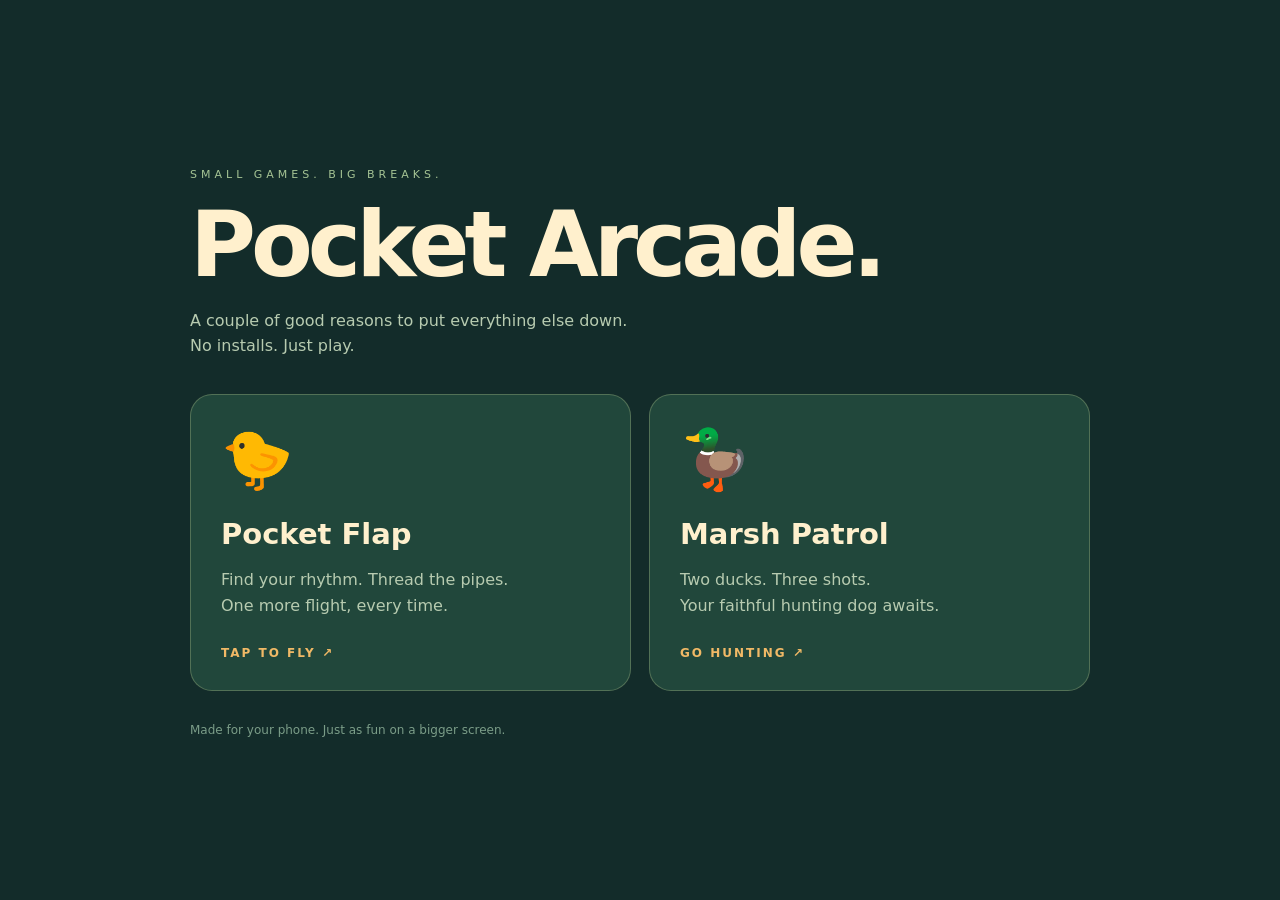
==== index.html @ 08b5875d "Add mobile arcade game selection page" ====
<!doctype html><html lang="en"><meta charset="utf-8"><meta name="viewport" content="width=device-width,initial-scale=1"><title>Pocket Arcade</title><style>*{box-sizing:border-box}body{margin:0;background:#132c2a;color:#fff0cd;font-family:system-ui,sans-serif;min-height:100dvh;padding:clamp(24px,7vw,90px);display:grid;align-content:center}main{max-width:900px;width:100%;margin:auto}small{color:#a5c494;letter-spacing:4px;font-size:11px}h1{font-size:clamp(48px,10vw,90px);letter-spacing:-5px;line-height:1;margin:18px 0}p{color:#b7cbb0;line-height:1.6}section{display:grid;grid-template-columns:repeat(auto-fit,minmax(240px,1fr));gap:18px;margin-top:35px}a{display:block;text-decoration:none;color:inherit;border:1px solid #b4c68d55;background:#21473b;border-radius:22px;padding:30px;transition:transform .15s}a:hover{transform:translateY(-5px);background:#2a5544}i{font-style:normal;font-size:58px}h2{font-size:29px;margin-bottom:8px}b{display:block;color:#f1b966;margin-top:28px;font-size:12px;letter-spacing:2px}footer{margin-top:32px;color:#7b9d88;font-size:12px}</style><main><small>SMALL GAMES. BIG BREAKS.</small><h1>Pocket Arcade.</h1><p>A couple of good reasons to put everything else down.<br>No installs. Just play.</p><section><a href="./pocket-flap/"><i>🐤</i><h2>Pocket Flap</h2><p>Find your rhythm. Thread the pipes.<br>One more flight, every time.</p><b>TAP TO FLY ↗</b></a><a href="./duck-hunt/"><i>🦆</i><h2>Marsh Patrol</h2><p>Two ducks. Three shots.<br>Your faithful hunting dog awaits.</p><b>GO HUNTING ↗</b></a></section><footer>Made for your phone. Just as fun on a bigger screen.</footer></main></html>
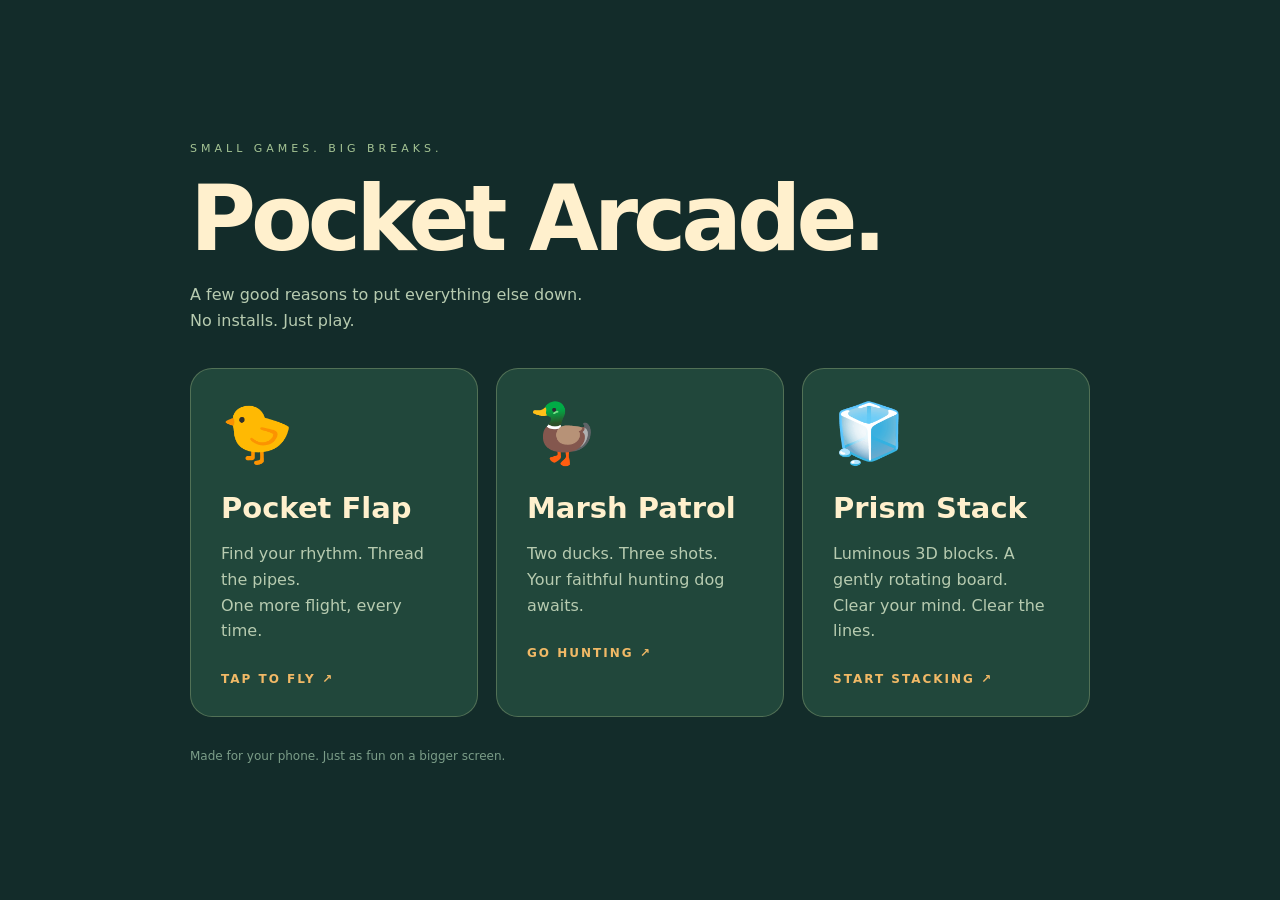
==== commit 226dabc3: "Add Prism Stack to arcade selection" ====
--- a/index.html
+++ b/index.html
@@ -1 +1 @@
-<!doctype html><html lang="en"><meta charset="utf-8"><meta name="viewport" content="width=device-width,initial-scale=1"><title>Pocket Arcade</title><style>*{box-sizing:border-box}body{margin:0;background:#132c2a;color:#fff0cd;font-family:system-ui,sans-serif;min-height:100dvh;padding:clamp(24px,7vw,90px);display:grid;align-content:center}main{max-width:900px;width:100%;margin:auto}small{color:#a5c494;letter-spacing:4px;font-size:11px}h1{font-size:clamp(48px,10vw,90px);letter-spacing:-5px;line-height:1;margin:18px 0}p{color:#b7cbb0;line-height:1.6}section{display:grid;grid-template-columns:repeat(auto-fit,minmax(240px,1fr));gap:18px;margin-top:35px}a{display:block;text-decoration:none;color:inherit;border:1px solid #b4c68d55;background:#21473b;border-radius:22px;padding:30px;transition:transform .15s}a:hover{transform:translateY(-5px);background:#2a5544}i{font-style:normal;font-size:58px}h2{font-size:29px;margin-bottom:8px}b{display:block;color:#f1b966;margin-top:28px;font-size:12px;letter-spacing:2px}footer{margin-top:32px;color:#7b9d88;font-size:12px}</style><main><small>SMALL GAMES. BIG BREAKS.</small><h1>Pocket Arcade.</h1><p>A couple of good reasons to put everything else down.<br>No installs. Just play.</p><section><a href="./pocket-flap/"><i>🐤</i><h2>Pocket Flap</h2><p>Find your rhythm. Thread the pipes.<br>One more flight, every time.</p><b>TAP TO FLY ↗</b></a><a href="./duck-hunt/"><i>🦆</i><h2>Marsh Patrol</h2><p>Two ducks. Three shots.<br>Your faithful hunting dog awaits.</p><b>GO HUNTING ↗</b></a></section><footer>Made for your phone. Just as fun on a bigger screen.</footer></main></html>+<!doctype html><html lang="en"><meta charset="utf-8"><meta name="viewport" content="width=device-width,initial-scale=1"><title>Pocket Arcade</title><style>*{box-sizing:border-box}body{margin:0;background:#132c2a;color:#fff0cd;font-family:system-ui,sans-serif;min-height:100dvh;padding:clamp(24px,7vw,90px);display:grid;align-content:center}main{max-width:900px;width:100%;margin:auto}small{color:#a5c494;letter-spacing:4px;font-size:11px}h1{font-size:clamp(48px,10vw,90px);letter-spacing:-5px;line-height:1;margin:18px 0}p{color:#b7cbb0;line-height:1.6}section{display:grid;grid-template-columns:repeat(auto-fit,minmax(240px,1fr));gap:18px;margin-top:35px}a{display:block;text-decoration:none;color:inherit;border:1px solid #b4c68d55;background:#21473b;border-radius:22px;padding:30px;transition:transform .15s}a:hover{transform:translateY(-5px);background:#2a5544}i{font-style:normal;font-size:58px}h2{font-size:29px;margin-bottom:8px}b{display:block;color:#f1b966;margin-top:28px;font-size:12px;letter-spacing:2px}footer{margin-top:32px;color:#7b9d88;font-size:12px}</style><main><small>SMALL GAMES. BIG BREAKS.</small><h1>Pocket Arcade.</h1><p>A few good reasons to put everything else down.<br>No installs. Just play.</p><section><a href="./pocket-flap/"><i>🐤</i><h2>Pocket Flap</h2><p>Find your rhythm. Thread the pipes.<br>One more flight, every time.</p><b>TAP TO FLY ↗</b></a><a href="./duck-hunt/"><i>🦆</i><h2>Marsh Patrol</h2><p>Two ducks. Three shots.<br>Your faithful hunting dog awaits.</p><b>GO HUNTING ↗</b></a><a href="./tetris/"><i>🧊</i><h2>Prism Stack</h2><p>Luminous 3D blocks. A gently rotating board.<br>Clear your mind. Clear the lines.</p><b>START STACKING ↗</b></a></section><footer>Made for your phone. Just as fun on a bigger screen.</footer></main></html>
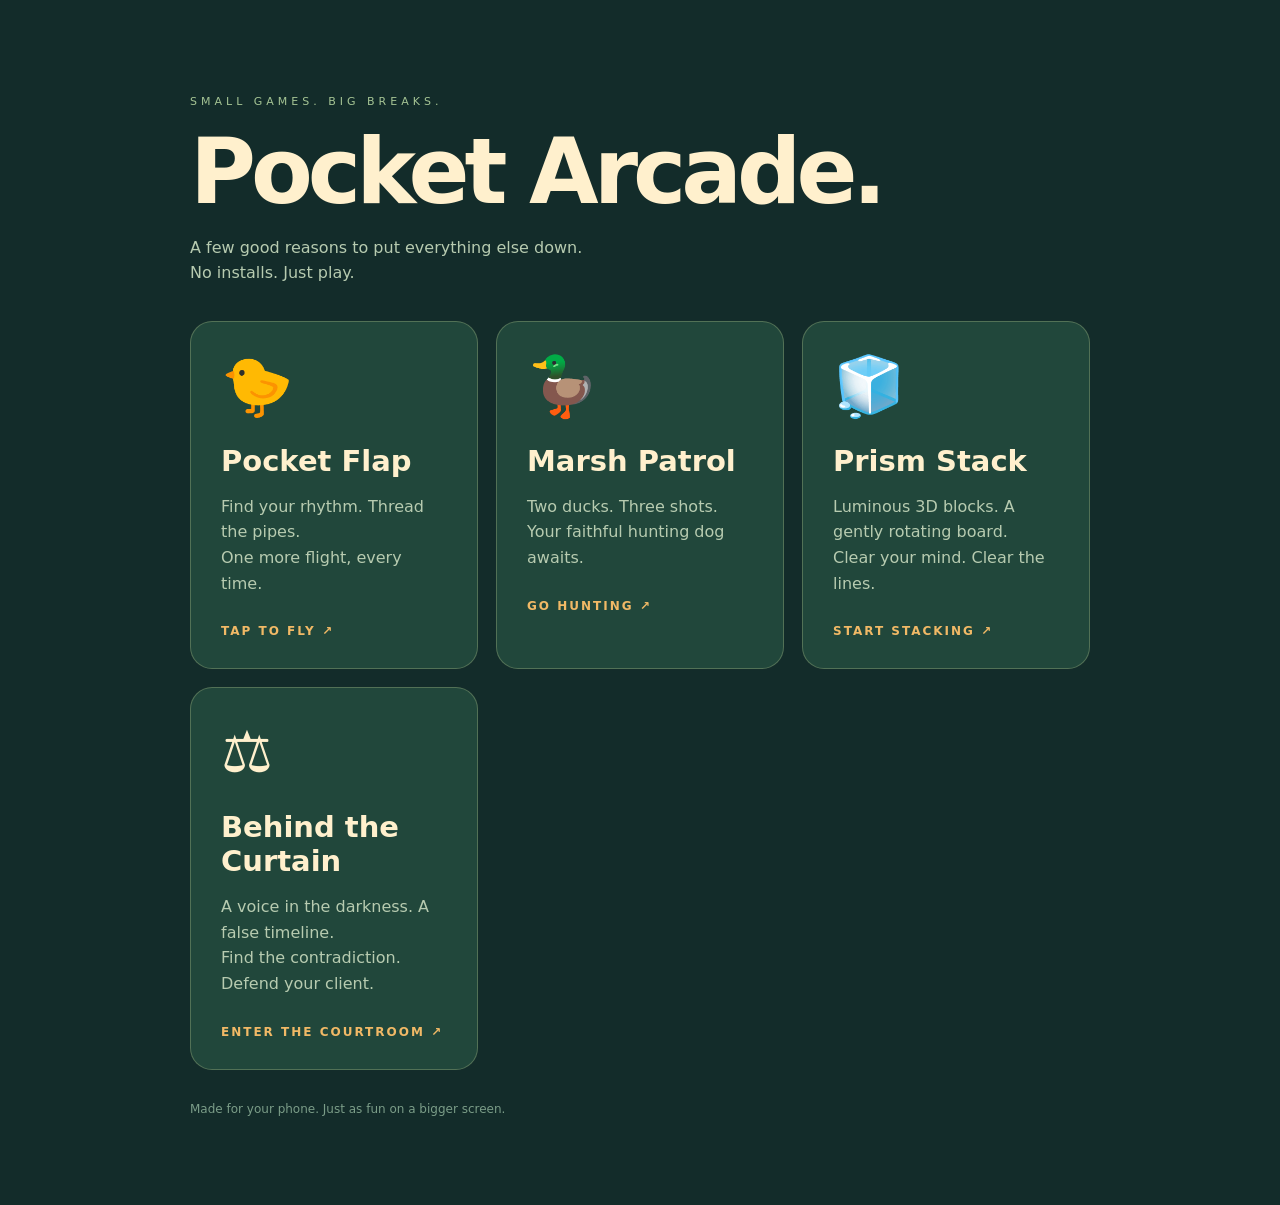
==== commit 5c1108ea: "Add Behind the Curtain to the arcade" ====
--- a/index.html
+++ b/index.html
@@ -1 +1 @@
-<!doctype html><html lang="en"><meta charset="utf-8"><meta name="viewport" content="width=device-width,initial-scale=1"><title>Pocket Arcade</title><style>*{box-sizing:border-box}body{margin:0;background:#132c2a;color:#fff0cd;font-family:system-ui,sans-serif;min-height:100dvh;padding:clamp(24px,7vw,90px);display:grid;align-content:center}main{max-width:900px;width:100%;margin:auto}small{color:#a5c494;letter-spacing:4px;font-size:11px}h1{font-size:clamp(48px,10vw,90px);letter-spacing:-5px;line-height:1;margin:18px 0}p{color:#b7cbb0;line-height:1.6}section{display:grid;grid-template-columns:repeat(auto-fit,minmax(240px,1fr));gap:18px;margin-top:35px}a{display:block;text-decoration:none;color:inherit;border:1px solid #b4c68d55;background:#21473b;border-radius:22px;padding:30px;transition:transform .15s}a:hover{transform:translateY(-5px);background:#2a5544}i{font-style:normal;font-size:58px}h2{font-size:29px;margin-bottom:8px}b{display:block;color:#f1b966;margin-top:28px;font-size:12px;letter-spacing:2px}footer{margin-top:32px;color:#7b9d88;font-size:12px}</style><main><small>SMALL GAMES. BIG BREAKS.</small><h1>Pocket Arcade.</h1><p>A few good reasons to put everything else down.<br>No installs. Just play.</p><section><a href="./pocket-flap/"><i>🐤</i><h2>Pocket Flap</h2><p>Find your rhythm. Thread the pipes.<br>One more flight, every time.</p><b>TAP TO FLY ↗</b></a><a href="./duck-hunt/"><i>🦆</i><h2>Marsh Patrol</h2><p>Two ducks. Three shots.<br>Your faithful hunting dog awaits.</p><b>GO HUNTING ↗</b></a><a href="./tetris/"><i>🧊</i><h2>Prism Stack</h2><p>Luminous 3D blocks. A gently rotating board.<br>Clear your mind. Clear the lines.</p><b>START STACKING ↗</b></a></section><footer>Made for your phone. Just as fun on a bigger screen.</footer></main></html>+<!doctype html><html lang="en"><meta charset="utf-8"><meta name="viewport" content="width=device-width,initial-scale=1"><title>Pocket Arcade</title><style>*{box-sizing:border-box}body{margin:0;background:#132c2a;color:#fff0cd;font-family:system-ui,sans-serif;min-height:100dvh;padding:clamp(24px,7vw,90px);display:grid;align-content:center}main{max-width:900px;width:100%;margin:auto}small{color:#a5c494;letter-spacing:4px;font-size:11px}h1{font-size:clamp(48px,10vw,90px);letter-spacing:-5px;line-height:1;margin:18px 0}p{color:#b7cbb0;line-height:1.6}section{display:grid;grid-template-columns:repeat(auto-fit,minmax(240px,1fr));gap:18px;margin-top:35px}a{display:block;text-decoration:none;color:inherit;border:1px solid #b4c68d55;background:#21473b;border-radius:22px;padding:30px;transition:transform .15s}a:hover{transform:translateY(-5px);background:#2a5544}i{font-style:normal;font-size:58px}h2{font-size:29px;margin-bottom:8px}b{display:block;color:#f1b966;margin-top:28px;font-size:12px;letter-spacing:2px}footer{margin-top:32px;color:#7b9d88;font-size:12px}</style><main><small>SMALL GAMES. BIG BREAKS.</small><h1>Pocket Arcade.</h1><p>A few good reasons to put everything else down.<br>No installs. Just play.</p><section><a href="./pocket-flap/"><i>🐤</i><h2>Pocket Flap</h2><p>Find your rhythm. Thread the pipes.<br>One more flight, every time.</p><b>TAP TO FLY ↗</b></a><a href="./duck-hunt/"><i>🦆</i><h2>Marsh Patrol</h2><p>Two ducks. Three shots.<br>Your faithful hunting dog awaits.</p><b>GO HUNTING ↗</b></a><a href="./tetris/"><i>🧊</i><h2>Prism Stack</h2><p>Luminous 3D blocks. A gently rotating board.<br>Clear your mind. Clear the lines.</p><b>START STACKING ↗</b></a><a href="./attorney/"><i>⚖️</i><h2>Behind the Curtain</h2><p>A voice in the darkness. A false timeline.<br>Find the contradiction. Defend your client.</p><b>ENTER THE COURTROOM ↗</b></a></section><footer>Made for your phone. Just as fun on a bigger screen.</footer></main></html>
